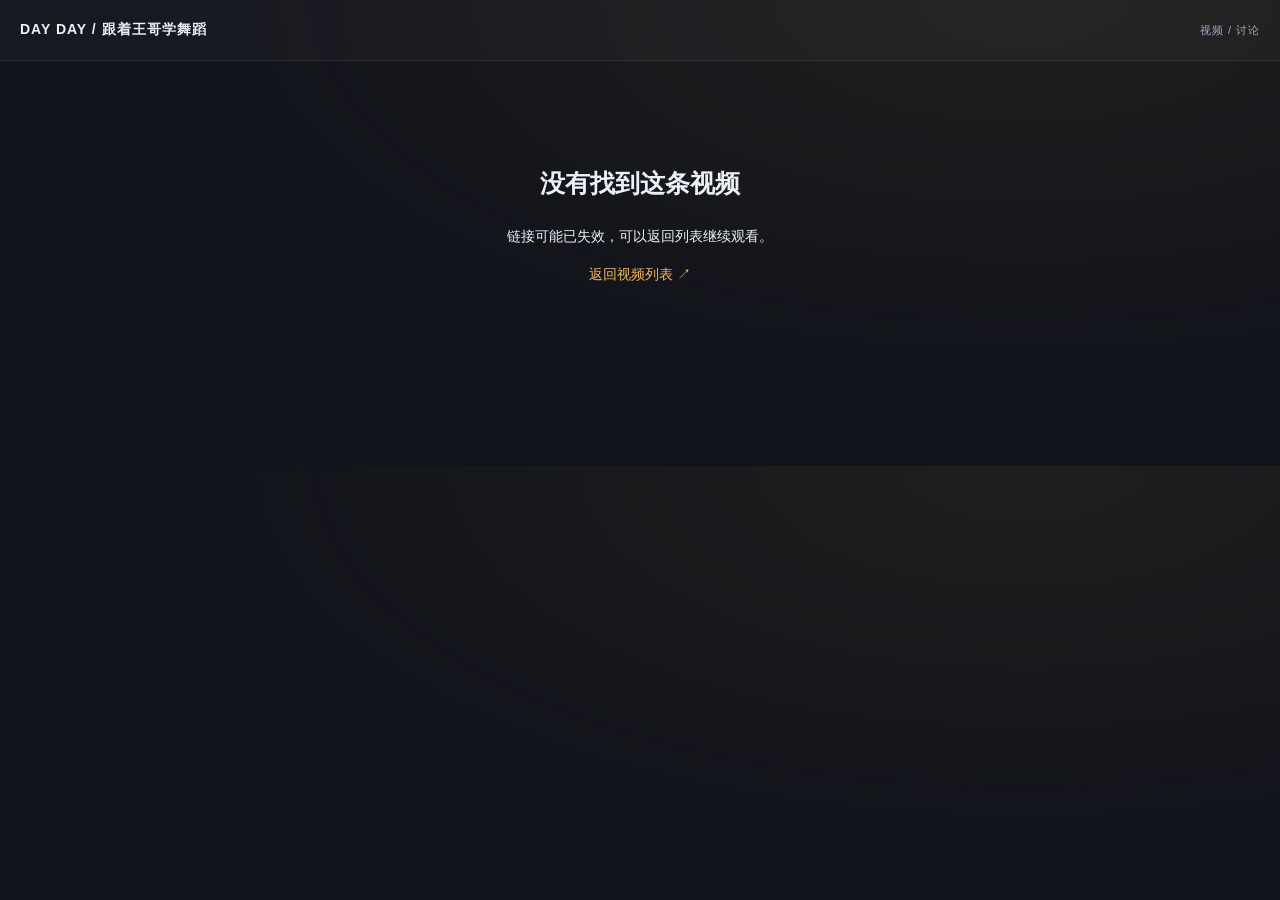
==== video.html @ d62e06a5 "Add global comment activity and standalone video pages" ====
<!doctype html><html lang="zh-CN"><head><meta charset="utf-8"><meta name="viewport" content="width=device-width,initial-scale=1,viewport-fit=cover"><meta name="theme-color" content="#141821"><title>视频 · Day Day 跟着王哥学舞蹈</title><link rel="stylesheet" href="comments-ui.css?v=3"><style>
:root{color-scheme:dark;--lime:#efb955;--scene-glow:#efb95520;--muted:#a2adbf;--line:#ffffff20}*{box-sizing:border-box}body{margin:0;background:radial-gradient(ellipse at 80% 0%,#82622d25,transparent 60%),#10131b;color:#edf0f7;font:14px/1.7 -apple-system,BlinkMacSystemFont,"PingFang SC","Microsoft YaHei",sans-serif;-webkit-text-size-adjust:100%;padding-bottom:var(--composer-gap,100px)}a{color:inherit;text-decoration:none}button{font:inherit;color:inherit;cursor:pointer}button:focus-visible,a:focus-visible{outline:2px solid var(--lime);outline-offset:4px}[hidden]{display:none!important}.detail-header{border-bottom:1px solid #ffffff15;background:#ffffff07;padding:18px max(20px,env(safe-area-inset-left));display:flex;gap:18px;align-items:center;justify-content:space-between}.detail-brand{font-weight:800;letter-spacing:1px}.detail-back{color:#c7cfdd;font-size:12px;min-height:44px;display:flex;align-items:center}.detail-layout{width:min(960px,100% - 32px);margin:24px auto}.detail-title{font-size:clamp(21px,4vw,32px);line-height:1.5;margin:0 0 10px;overflow-wrap:anywhere}.detail-meta{font-size:12px;color:var(--muted);margin:0 0 20px}.detail-player{width:100%;aspect-ratio:16/9;max-height:65dvh;object-fit:contain;background:black;border-radius:20px;border:1px solid #ffffff25;display:block}.detail-links{display:flex;justify-content:space-between;gap:20px;font-size:12px;margin:15px 0 24px;color:var(--lime)}.video-comments{background:linear-gradient(135deg,#ffffff08,#ffffff02);border:1px solid #ffffff1c;border-radius:20px;padding:22px;scroll-margin-top:16px}.comments-heading{display:flex;justify-content:space-between;align-items:center;gap:10px}.comments-heading h3{font-size:18px;margin:0}.comments-video-title{font-size:12px;color:var(--lime);margin:10px 0}.comments-discussions{font-size:11px;color:var(--lime);min-height:44px;display:inline-flex;align-items:center}.comment-composer{position:fixed;bottom:0;left:50%;transform:translateX(-50%);width:min(980px,100%);border:1px solid #ffffff25;border-bottom:0;border-radius:20px 20px 0 0;backdrop-filter:blur(26px);-webkit-backdrop-filter:blur(26px);padding-bottom:max(12px,env(safe-area-inset-bottom));box-shadow:0 -16px 60px #0006}.comments-note{font-size:11px;color:var(--muted)}#commentsStatus{font-size:12px;color:#ccd4e4}.giscus{min-height:100px}.giscus-frame{width:100%;border:0}.chip{background:#ffffff0b;border:1px solid #ffffff22;padding:8px 13px;border-radius:10px}.error{color:#ffc9a1;font-size:12px}.invalid-video{text-align:center;padding:80px 20px}.invalid-video h1{font-size:25px}.invalid-video a{color:var(--lime)}@media(max-width:600px){.detail-layout{width:calc(100% - 24px);margin:18px auto}.detail-header{padding:10px 16px}.detail-brand{font-size:12px}.detail-player{border-radius:14px}.video-comments{padding:16px}.detail-links{font-size:11px}.detail-title{font-size:22px}.comments-heading h3{font-size:16px}.comment-composer{border-radius:17px 17px 0 0}}
</style><script src="video-data.js?v=3"></script><script src="video.js?v=3" defer></script><script src="comments.js?v=3" defer></script></head><body class="detail-page"><header class="detail-header"><a class="detail-brand" href="index.html">DAY DAY / 跟着王哥学舞蹈</a><span class="detail-header-label">视频 / 讨论</span></header><main class="detail-layout" id="videoDetail"><h1 class="detail-title" id="detailTitle"></h1><p class="detail-meta" id="detailMeta"></p><video id="detailPlayer" class="detail-player" controls playsinline preload="metadata"></video><p id="detailPlayerError" class="error" hidden>视频暂时无法加载，可以下载后使用本地播放器观看。</p><div class="detail-links"><span>每个视频，都有自己的讨论。</span><a id="detailDownload" download>下载视频 ↓</a></div><section class="video-comments" id="comments" aria-labelledby="commentsHeading"><div class="comments-heading"><h3 id="commentsHeading">一起聊聊这支舞 <small id="videoCommentCount"></small></h3><button id="refreshVideoComments" class="activity-refresh" type="button">刷新评论</button></div><p id="commentsVideoTitle" class="comments-video-title"></p><p id="videoCommentNotice" class="activity-status" role="status"></p><div id="videoCommentList" aria-live="polite"></div><button id="moreVideoComments" class="chip" type="button" hidden>加载更多评论</button><a id="videoDiscussionLink" class="comments-discussions" href="https://github.com/traviszzzhang/day-day-study-dance-with-wang/discussions" target="_blank" rel="noopener">在 GitHub 查看讨论 ↗</a></section></main><section class="comment-composer" aria-label="写评论"><div class="composer-bar"><a id="backToVideos" class="composer-back" href="index.html" aria-label="返回视频列表"><span aria-hidden="true">←</span><span>返回列表</span></a><button id="toggleComposer" class="composer-trigger" type="button" aria-expanded="false" aria-controls="composerBody"><span aria-hidden="true">✎</span><span>聊聊这支舞…</span><strong>写评论</strong></button><button id="composerCollapse" class="activity-refresh" type="button" hidden>收起</button></div><div id="composerBody" hidden><p class="comments-note">使用 GitHub 登录即可留言，评论对所有人可见。</p><p id="commentsStatus" role="status" aria-live="polite"></p><button id="commentsRetry" class="chip" type="button" hidden>重新加载</button><div id="giscusMount" class="giscus"></div></div></section><section class="invalid-video" id="invalidVideo" hidden><h1>没有找到这条视频</h1><p>链接可能已失效，可以返回列表继续观看。</p><a href="index.html">返回视频列表 ↗</a></section></body></html>
---- comments-ui.css ----
.activity-panel{padding:21px;margin:8px 0 26px;border:1px solid #ffffff19;border-radius:20px;background:linear-gradient(125deg,#ffffff0c,#ffffff03);box-shadow:inset 0 1px 0 #ffffff14}.activity-heading{display:flex;justify-content:space-between;align-items:center;gap:12px}.activity-kicker{font-size:9px;letter-spacing:1.6px;color:var(--lime)}.activity-heading h3{font-size:17px;font-weight:600;margin:5px 0 0}.activity-refresh{background:#ffffff07;border:1px solid #ffffff20;border-radius:10px;color:#ccd1dc;padding:7px 11px;font-size:11px;cursor:pointer;white-space:nowrap}.activity-refresh:hover{border-color:var(--lime);color:var(--lime)}.activity-refresh:disabled{opacity:.5;cursor:wait}.recent-comments{display:grid;grid-template-columns:repeat(3,minmax(0,1fr));gap:12px;margin-top:18px}.activity-item{display:flex;gap:10px;align-items:flex-start;width:100%;min-width:0;text-align:left;padding:13px;background:#ffffff04;border:1px solid #ffffff12;border-radius:13px;color:inherit;transition:background .2s,border-color .2s}.activity-item:hover{background:#ffffff08;border-color:var(--lime)}.activity-avatar{width:29px;height:29px;border-radius:50%;display:grid;place-items:center;flex-shrink:0;background:var(--scene-glow);color:var(--lime);font-size:12px}.activity-copy{display:block;min-width:0;flex:1}.activity-meta{display:flex;gap:7px;justify-content:space-between;align-items:center;font-size:10px;flex-wrap:wrap}.activity-meta strong{max-width:100%;overflow:hidden;text-overflow:ellipsis;white-space:nowrap}.activity-meta time{color:var(--muted);font-size:9px}.activity-body{display:-webkit-box;-webkit-line-clamp:2;-webkit-box-orient:vertical;overflow:hidden;white-space:pre-wrap;font-size:12px;color:#d5d8e1;line-height:1.7;margin-top:7px;overflow-wrap:anywhere}.activity-video{display:block;margin-top:8px;color:var(--lime);font-size:10px;white-space:nowrap;overflow:hidden;text-overflow:ellipsis}.activity-status{font-size:10px;color:var(--muted);margin:12px 0 0}.activity-empty{color:var(--muted);font-size:12px;grid-column:1/-1;margin:0;padding:10px 0}.comment-bubble{display:flex;align-items:center;gap:7px;width:100%;margin-top:14px;padding:9px 10px;border:1px solid #ffffff18;border-radius:11px;background:#ffffff05;color:#c5cbd7;font-size:11px;text-align:left;transition:color .2s,border-color .2s,background .2s}.comment-bubble:hover{color:var(--lime);border-color:var(--lime);background:var(--scene-glow)}.comment-bubble svg{flex-shrink:0}.bubble-action{margin-left:auto;font-size:10px;color:#aeb5c3}#playerDialog[open]{display:flex;flex-direction:column;overflow:hidden;max-height:92vh;max-height:92dvh}#playerDialog .modal-head{position:static;flex-shrink:0}.player-scroll{flex:1;min-height:0;overflow:auto;overscroll-behavior:contain;scrollbar-width:thin;scrollbar-color:#ffffff33 transparent}.video-comments{scroll-margin-top:10px;min-height:180px}.comments-heading small{font-size:11px;color:#aeb7c7;font-weight:400;margin-left:7px}.read-comment{border-top:1px solid #ffffff12;padding:16px 0}.read-comment-meta{display:flex;justify-content:space-between;gap:12px;font-size:12px}.read-comment-meta time{font-size:10px;color:var(--muted);flex-shrink:0}.read-comment p{white-space:pre-wrap;overflow-wrap:anywhere;font-size:13px;color:#e0e4ec;line-height:1.8;margin:9px 0}.read-comment a{font-size:10px;color:var(--lime)}.read-comment.is-reply{margin-left:22px;padding-left:13px;border-left:2px solid #ffffff18}.comment-empty{color:var(--muted);font-size:13px;line-height:1.8;padding:22px 0}.comment-composer{flex-shrink:0;border-top:1px solid #ffffff25;padding:12px 18px;background:linear-gradient(120deg,#313746fa,#1c222ffa);box-shadow:0 -12px 30px #0002;z-index:3}.composer-bar{display:flex;gap:10px;align-items:center}.composer-trigger{min-height:43px;display:flex;align-items:center;gap:10px;flex:1;background:#ffffff07;border:1px solid #ffffff22;border-radius:13px;padding:10px 14px;color:#c0c7d5;text-align:left;font-size:13px}.composer-trigger strong{margin-left:auto;color:var(--lime);font-weight:500;font-size:12px}.composer-trigger:hover{border-color:var(--lime)}#composerBody{overflow-y:auto;max-height:38vh;max-height:38dvh;overscroll-behavior:contain;padding-top:6px}#composerBody .comments-note{margin:7px 0;font-size:10px}#composerBody .giscus{margin:8px 0 0;min-height:100px}#composerBody .giscus-frame{display:block;width:100%}#moreVideoComments{width:100%;min-height:40px}.activity-refresh,.comment-bubble,.composer-trigger{touch-action:manipulation}@media(max-width:1150px){.recent-comments{grid-template-columns:1fr}.activity-body{-webkit-line-clamp:2}.activity-meta{justify-content:flex-start;gap:14px}.activity-item{padding:11px 13px}}@media(max-width:720px){.activity-panel{padding:16px}.activity-heading h3{font-size:16px}.activity-refresh{min-height:44px}.comment-bubble{min-height:44px}.read-comment-meta{flex-wrap:wrap}.comment-composer{padding:10px 12px max(10px,env(safe-area-inset-bottom))}.composer-trigger{min-height:46px}.read-comment p{font-size:14px}.read-comment.is-reply{margin-left:12px}.comments-heading{gap:8px}#composerBody{max-height:42dvh}}@media(orientation:landscape) and (max-height:550px){#composerBody{max-height:40dvh}.comment-composer{padding:6px 12px}.composer-trigger{min-height:36px;padding:6px 12px}}@media(prefers-reduced-motion:reduce){.player-scroll{scroll-behavior:auto!important}}
.activity-item{text-decoration:none}.player-links{display:flex;gap:18px;flex-wrap:wrap}.player-links a{white-space:nowrap}.comment-bubble{text-decoration:none}.detail-page .comment-composer{background:linear-gradient(120deg,#313746f5,#1c222ff5)}

.detail-header-label{font-size:11px;letter-spacing:1px;color:var(--muted)}.composer-back{display:flex;align-items:center;justify-content:center;gap:7px;min-height:46px;padding:10px 13px;border:1px solid #ffffff24;border-radius:12px;background:#ffffff08;color:#d7deea;text-decoration:none;font-size:12px;white-space:nowrap;flex-shrink:0;touch-action:manipulation}.composer-back:hover{border-color:var(--lime);color:var(--lime)}.composer-back>span:first-child{font-size:17px;line-height:1}@media(max-width:480px){.composer-back{padding:9px 10px;font-size:11px;gap:5px}.detail-page .composer-trigger{padding-left:10px;padding-right:10px}.detail-page .composer-trigger>span:nth-child(2){font-size:12px}.detail-page .composer-bar{gap:7px}}

.composer-trigger{min-width:0}.composer-trigger>span:nth-child(2){min-width:0;overflow:hidden;text-overflow:ellipsis;white-space:nowrap}.composer-trigger strong{flex-shrink:0}
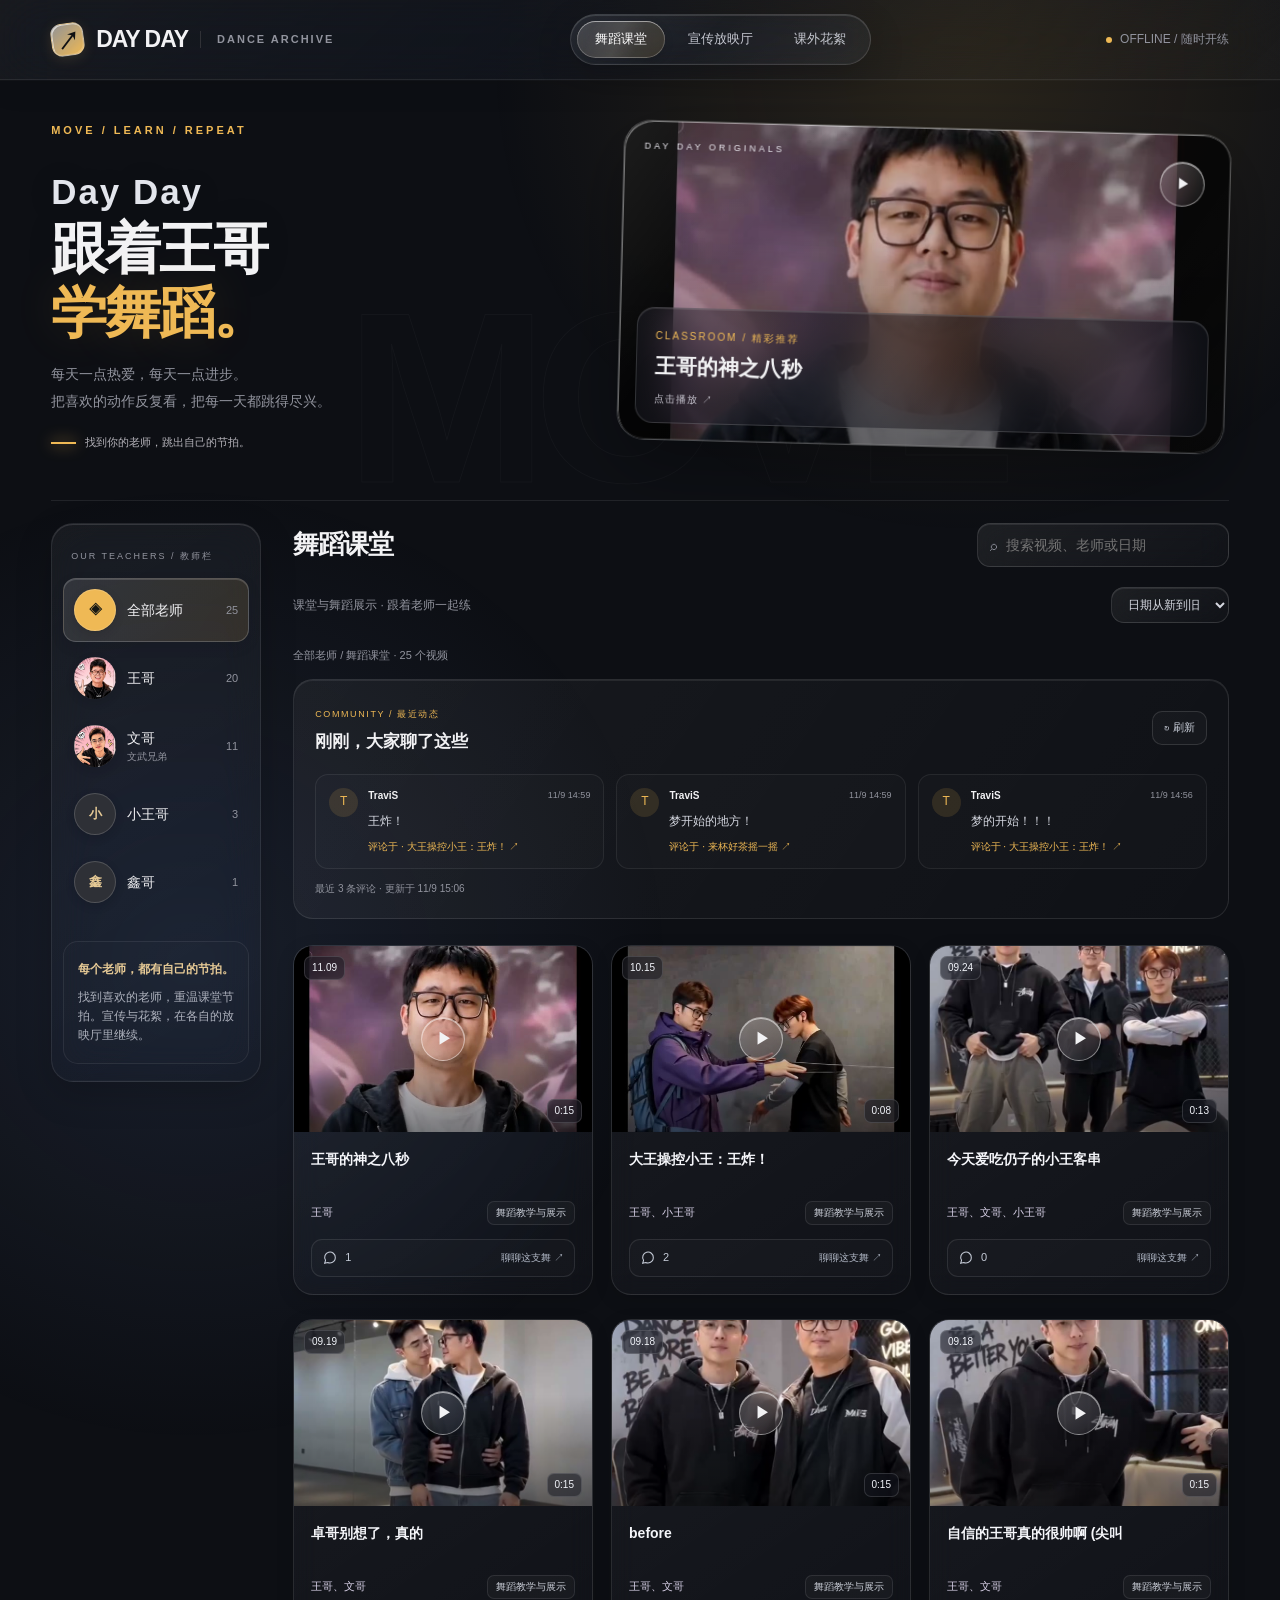
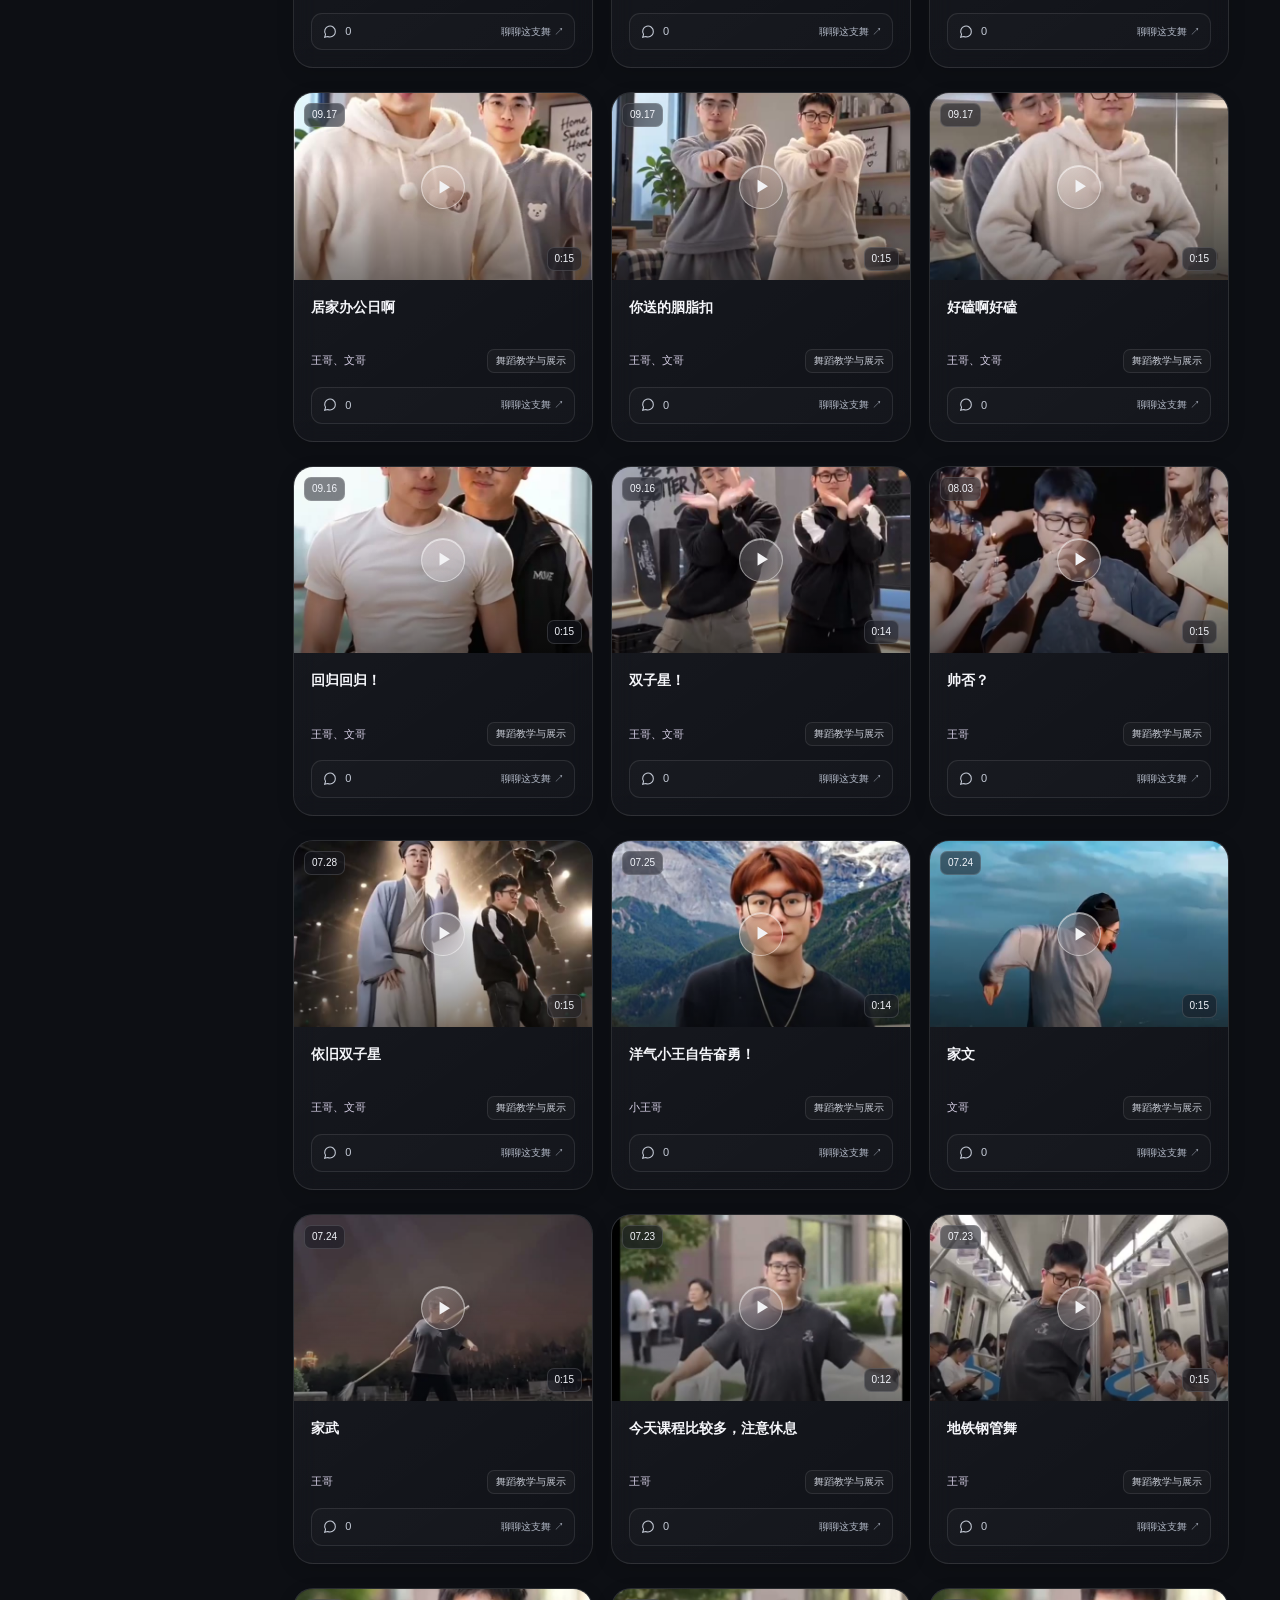
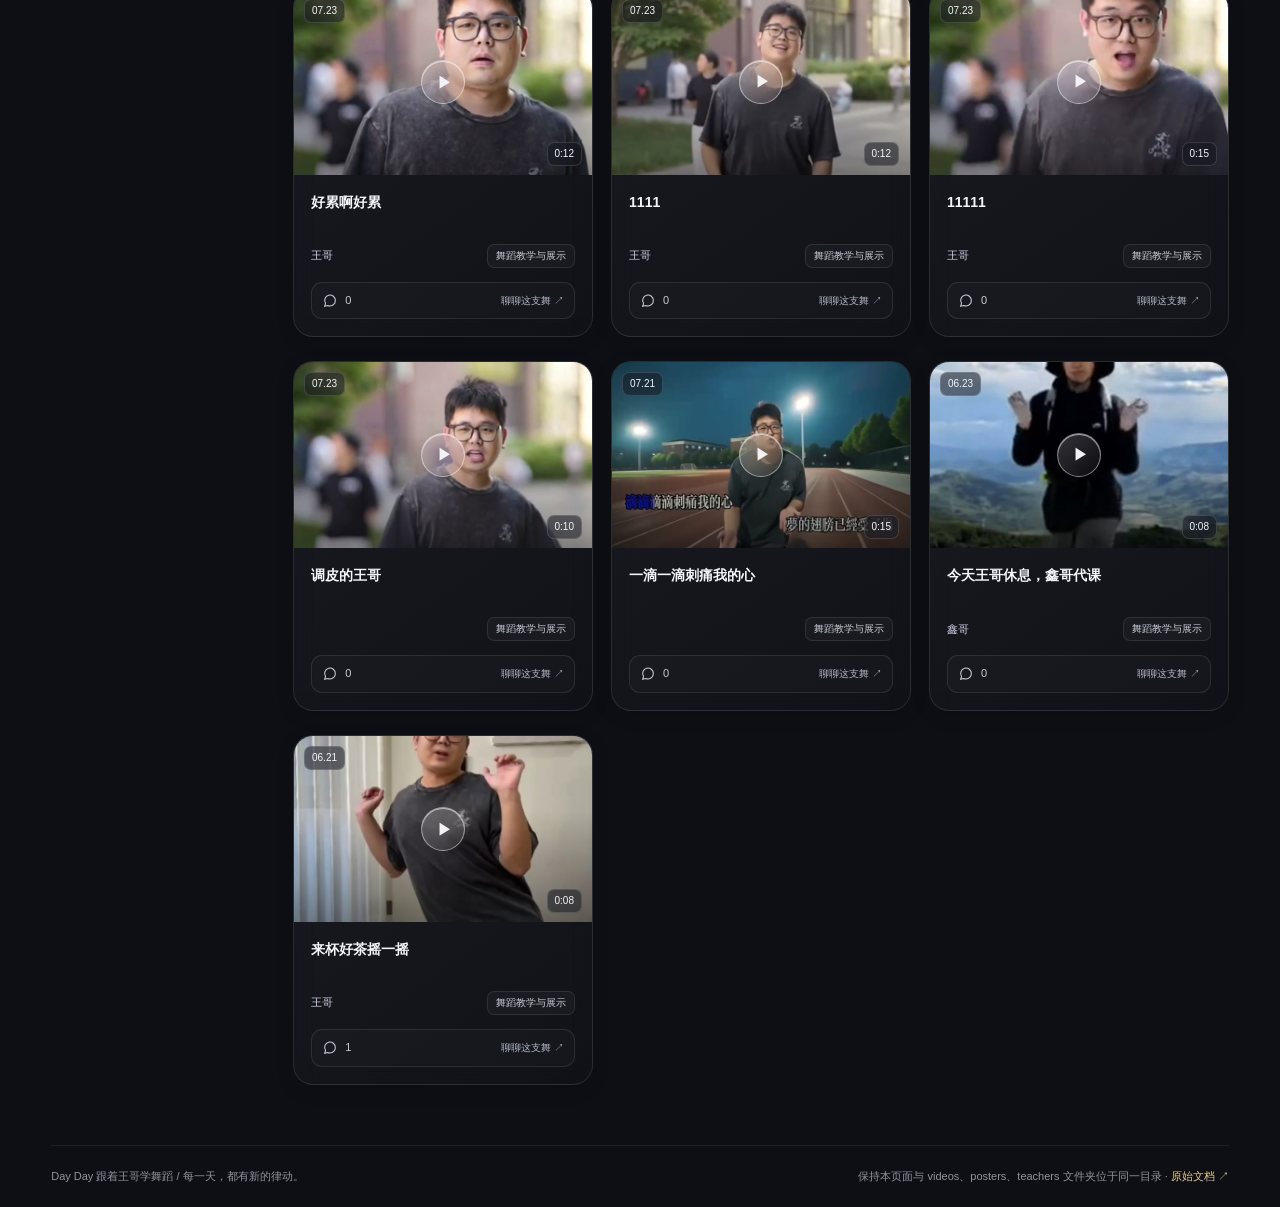
==== commit 37ee3989: "Fix per-video comment isolation and unified inline commenting" ====
--- a/video.html
+++ b/video.html
@@ -1,3 +1 @@
-<!doctype html><html lang="zh-CN"><head><meta charset="utf-8"><meta name="viewport" content="width=device-width,initial-scale=1,viewport-fit=cover"><meta name="theme-color" content="#141821"><title>视频 · Day Day 跟着王哥学舞蹈</title><link rel="stylesheet" href="comments-ui.css?v=3"><style>
-:root{color-scheme:dark;--lime:#efb955;--scene-glow:#efb95520;--muted:#a2adbf;--line:#ffffff20}*{box-sizing:border-box}body{margin:0;background:radial-gradient(ellipse at 80% 0%,#82622d25,transparent 60%),#10131b;color:#edf0f7;font:14px/1.7 -apple-system,BlinkMacSystemFont,"PingFang SC","Microsoft YaHei",sans-serif;-webkit-text-size-adjust:100%;padding-bottom:var(--composer-gap,100px)}a{color:inherit;text-decoration:none}button{font:inherit;color:inherit;cursor:pointer}button:focus-visible,a:focus-visible{outline:2px solid var(--lime);outline-offset:4px}[hidden]{display:none!important}.detail-header{border-bottom:1px solid #ffffff15;background:#ffffff07;padding:18px max(20px,env(safe-area-inset-left));display:flex;gap:18px;align-items:center;justify-content:space-between}.detail-brand{font-weight:800;letter-spacing:1px}.detail-back{color:#c7cfdd;font-size:12px;min-height:44px;display:flex;align-items:center}.detail-layout{width:min(960px,100% - 32px);margin:24px auto}.detail-title{font-size:clamp(21px,4vw,32px);line-height:1.5;margin:0 0 10px;overflow-wrap:anywhere}.detail-meta{font-size:12px;color:var(--muted);margin:0 0 20px}.detail-player{width:100%;aspect-ratio:16/9;max-height:65dvh;object-fit:contain;background:black;border-radius:20px;border:1px solid #ffffff25;display:block}.detail-links{display:flex;justify-content:space-between;gap:20px;font-size:12px;margin:15px 0 24px;color:var(--lime)}.video-comments{background:linear-gradient(135deg,#ffffff08,#ffffff02);border:1px solid #ffffff1c;border-radius:20px;padding:22px;scroll-margin-top:16px}.comments-heading{display:flex;justify-content:space-between;align-items:center;gap:10px}.comments-heading h3{font-size:18px;margin:0}.comments-video-title{font-size:12px;color:var(--lime);margin:10px 0}.comments-discussions{font-size:11px;color:var(--lime);min-height:44px;display:inline-flex;align-items:center}.comment-composer{position:fixed;bottom:0;left:50%;transform:translateX(-50%);width:min(980px,100%);border:1px solid #ffffff25;border-bottom:0;border-radius:20px 20px 0 0;backdrop-filter:blur(26px);-webkit-backdrop-filter:blur(26px);padding-bottom:max(12px,env(safe-area-inset-bottom));box-shadow:0 -16px 60px #0006}.comments-note{font-size:11px;color:var(--muted)}#commentsStatus{font-size:12px;color:#ccd4e4}.giscus{min-height:100px}.giscus-frame{width:100%;border:0}.chip{background:#ffffff0b;border:1px solid #ffffff22;padding:8px 13px;border-radius:10px}.error{color:#ffc9a1;font-size:12px}.invalid-video{text-align:center;padding:80px 20px}.invalid-video h1{font-size:25px}.invalid-video a{color:var(--lime)}@media(max-width:600px){.detail-layout{width:calc(100% - 24px);margin:18px auto}.detail-header{padding:10px 16px}.detail-brand{font-size:12px}.detail-player{border-radius:14px}.video-comments{padding:16px}.detail-links{font-size:11px}.detail-title{font-size:22px}.comments-heading h3{font-size:16px}.comment-composer{border-radius:17px 17px 0 0}}
-</style><script src="video-data.js?v=3"></script><script src="video.js?v=3" defer></script><script src="comments.js?v=3" defer></script></head><body class="detail-page"><header class="detail-header"><a class="detail-brand" href="index.html">DAY DAY / 跟着王哥学舞蹈</a><span class="detail-header-label">视频 / 讨论</span></header><main class="detail-layout" id="videoDetail"><h1 class="detail-title" id="detailTitle"></h1><p class="detail-meta" id="detailMeta"></p><video id="detailPlayer" class="detail-player" controls playsinline preload="metadata"></video><p id="detailPlayerError" class="error" hidden>视频暂时无法加载，可以下载后使用本地播放器观看。</p><div class="detail-links"><span>每个视频，都有自己的讨论。</span><a id="detailDownload" download>下载视频 ↓</a></div><section class="video-comments" id="comments" aria-labelledby="commentsHeading"><div class="comments-heading"><h3 id="commentsHeading">一起聊聊这支舞 <small id="videoCommentCount"></small></h3><button id="refreshVideoComments" class="activity-refresh" type="button">刷新评论</button></div><p id="commentsVideoTitle" class="comments-video-title"></p><p id="videoCommentNotice" class="activity-status" role="status"></p><div id="videoCommentList" aria-live="polite"></div><button id="moreVideoComments" class="chip" type="button" hidden>加载更多评论</button><a id="videoDiscussionLink" class="comments-discussions" href="https://github.com/traviszzzhang/day-day-study-dance-with-wang/discussions" target="_blank" rel="noopener">在 GitHub 查看讨论 ↗</a></section></main><section class="comment-composer" aria-label="写评论"><div class="composer-bar"><a id="backToVideos" class="composer-back" href="index.html" aria-label="返回视频列表"><span aria-hidden="true">←</span><span>返回列表</span></a><button id="toggleComposer" class="composer-trigger" type="button" aria-expanded="false" aria-controls="composerBody"><span aria-hidden="true">✎</span><span>聊聊这支舞…</span><strong>写评论</strong></button><button id="composerCollapse" class="activity-refresh" type="button" hidden>收起</button></div><div id="composerBody" hidden><p class="comments-note">使用 GitHub 登录即可留言，评论对所有人可见。</p><p id="commentsStatus" role="status" aria-live="polite"></p><button id="commentsRetry" class="chip" type="button" hidden>重新加载</button><div id="giscusMount" class="giscus"></div></div></section><section class="invalid-video" id="invalidVideo" hidden><h1>没有找到这条视频</h1><p>链接可能已失效，可以返回列表继续观看。</p><a href="index.html">返回视频列表 ↗</a></section></body></html>+<!doctype html><html lang="zh-CN"><head><meta charset="utf-8"><meta name="viewport" content="width=device-width,initial-scale=1"><title>打开视频 · Day Day 跟着王哥学舞蹈</title><script src="video-data.js?v=4"></script><script src="video.js?v=4" defer></script></head><body style="background:#10131b;color:#edf0f7;font:16px sans-serif;padding:24px"><p>正在打开视频…</p><a href="index.html" style="color:#efb955">返回视频列表</a></body></html>
